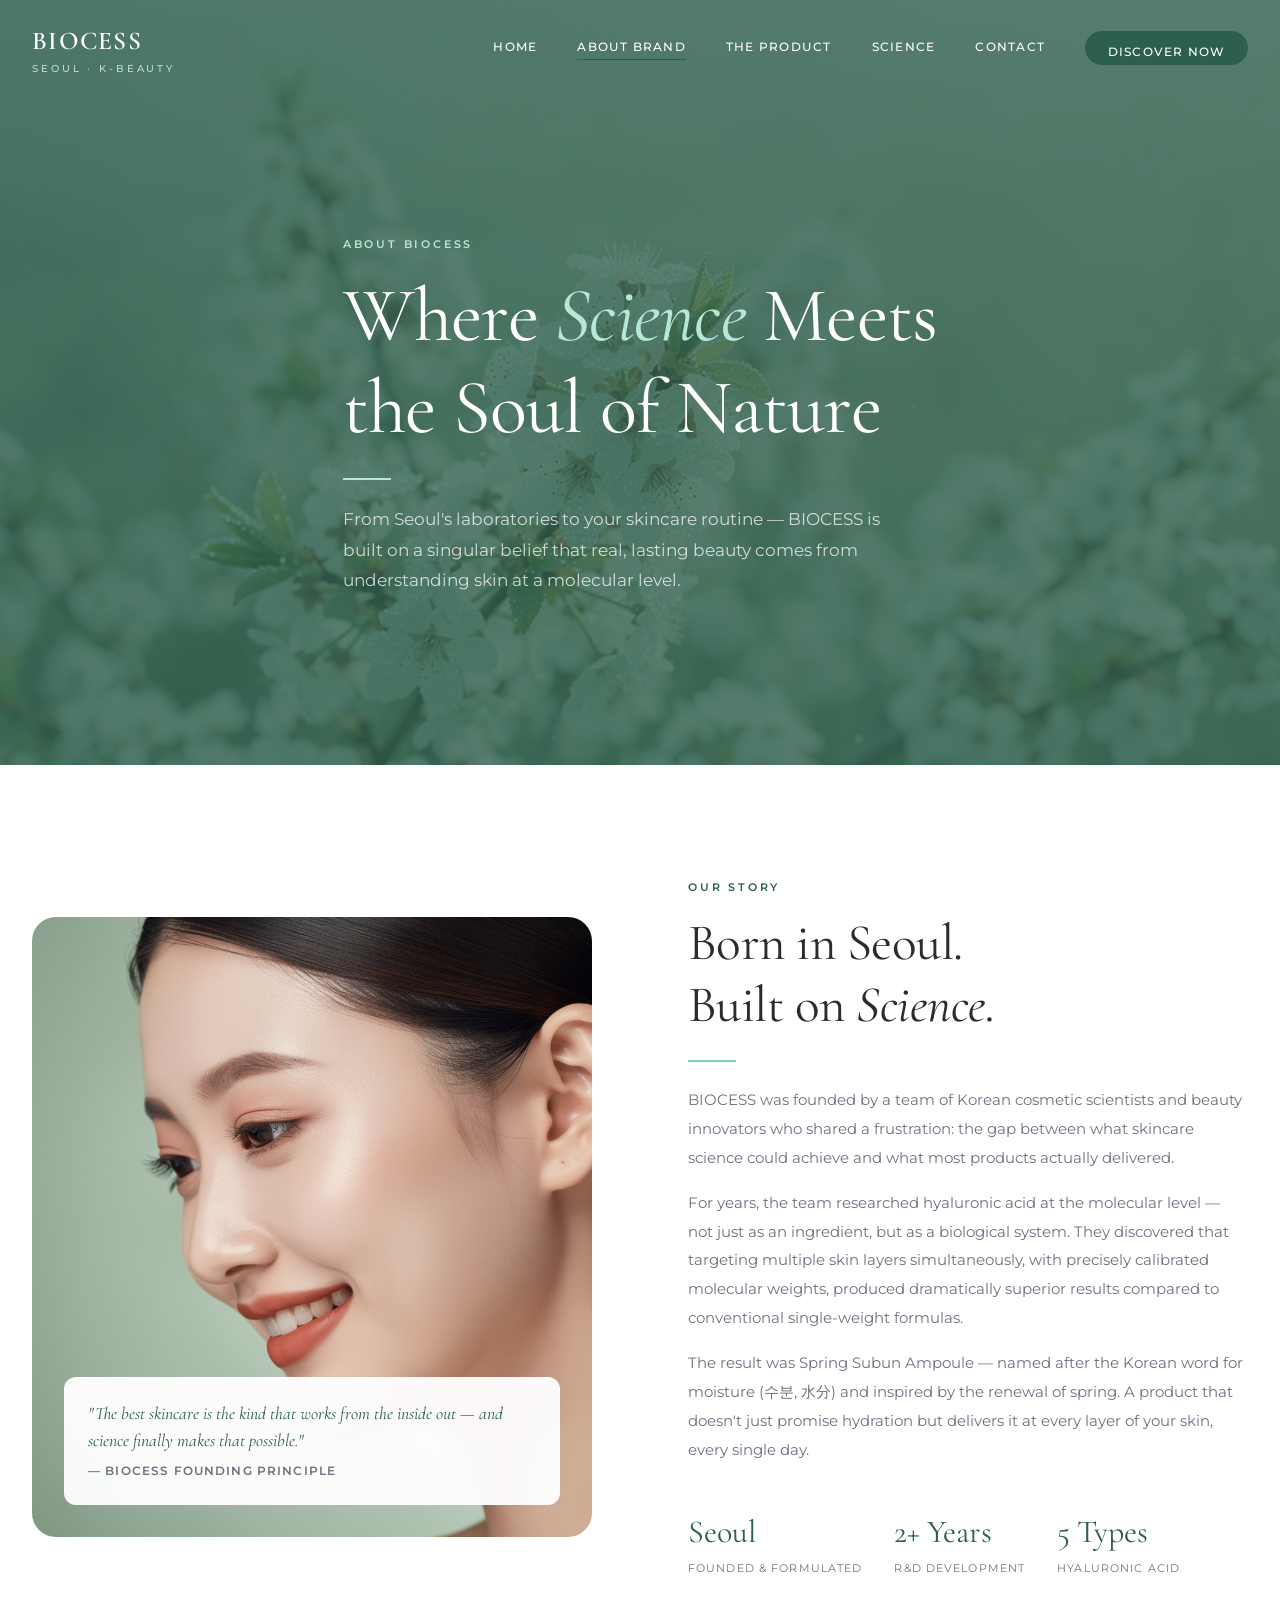
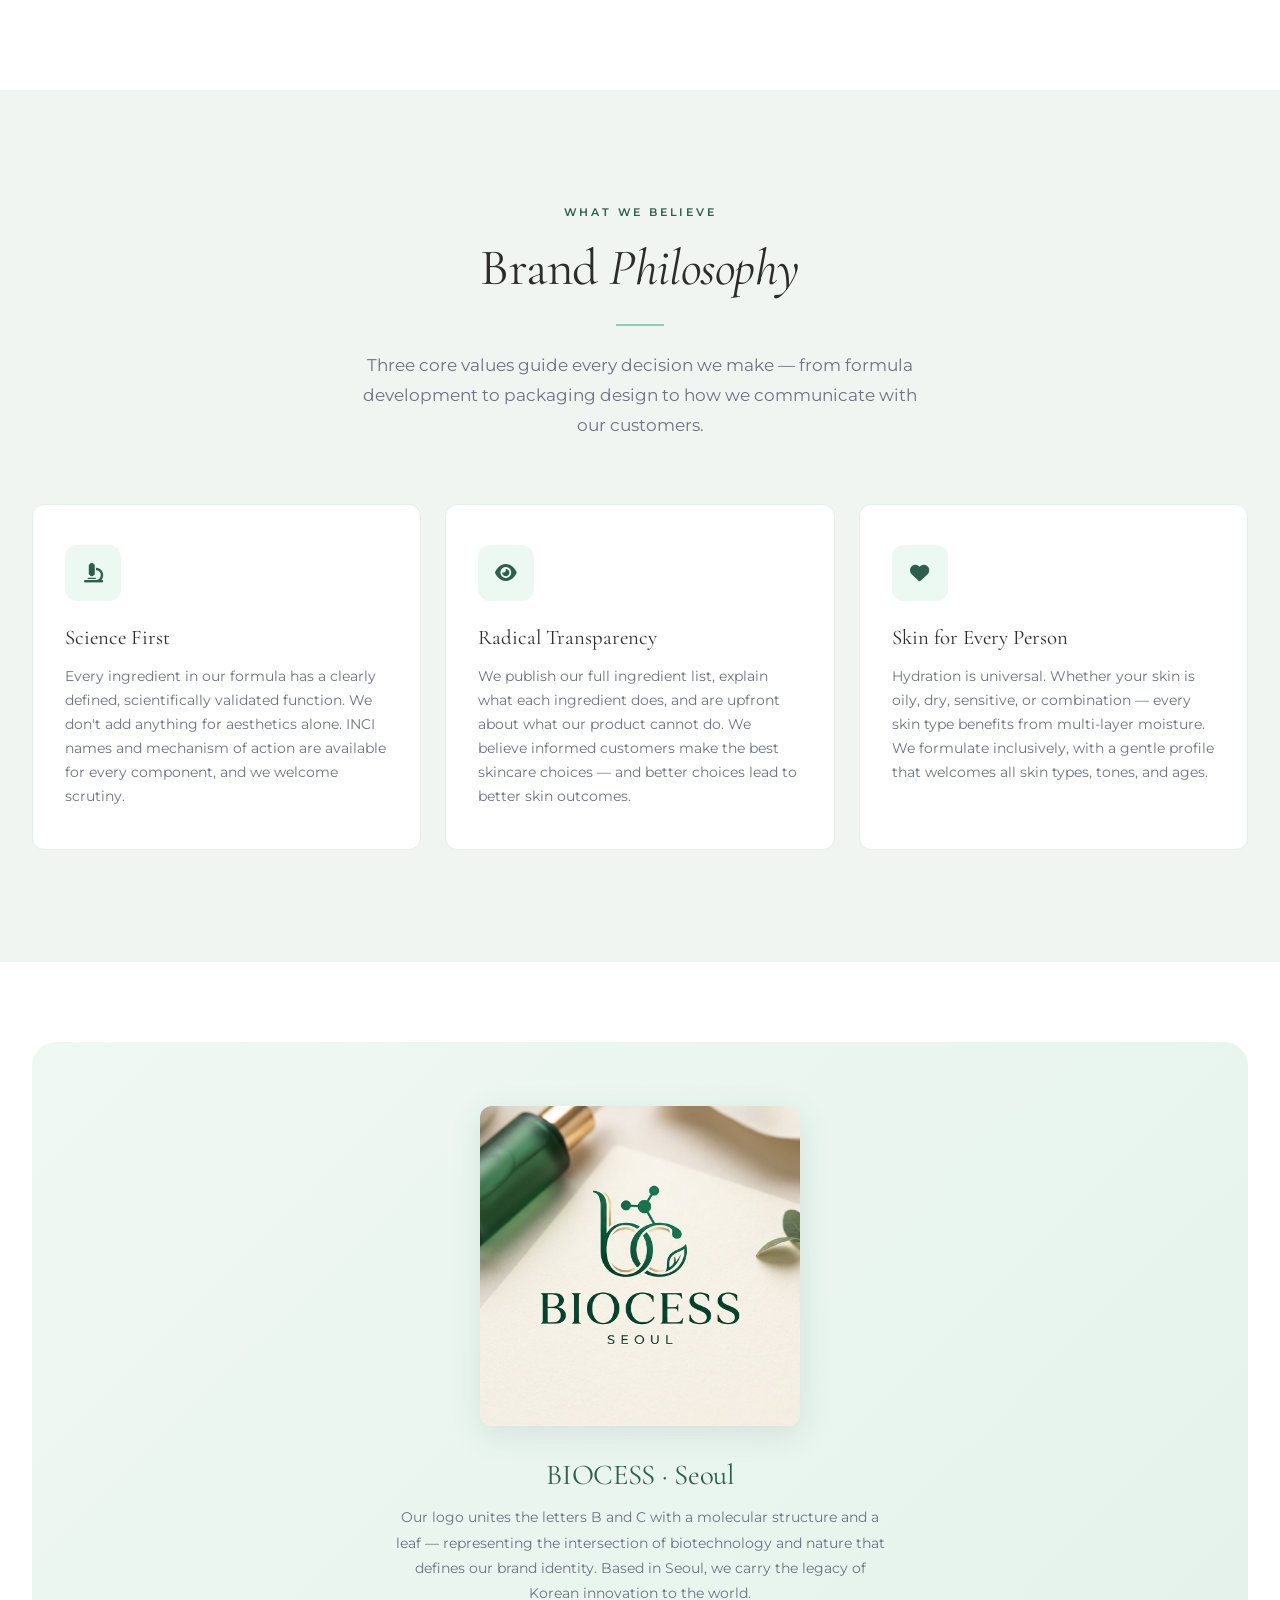
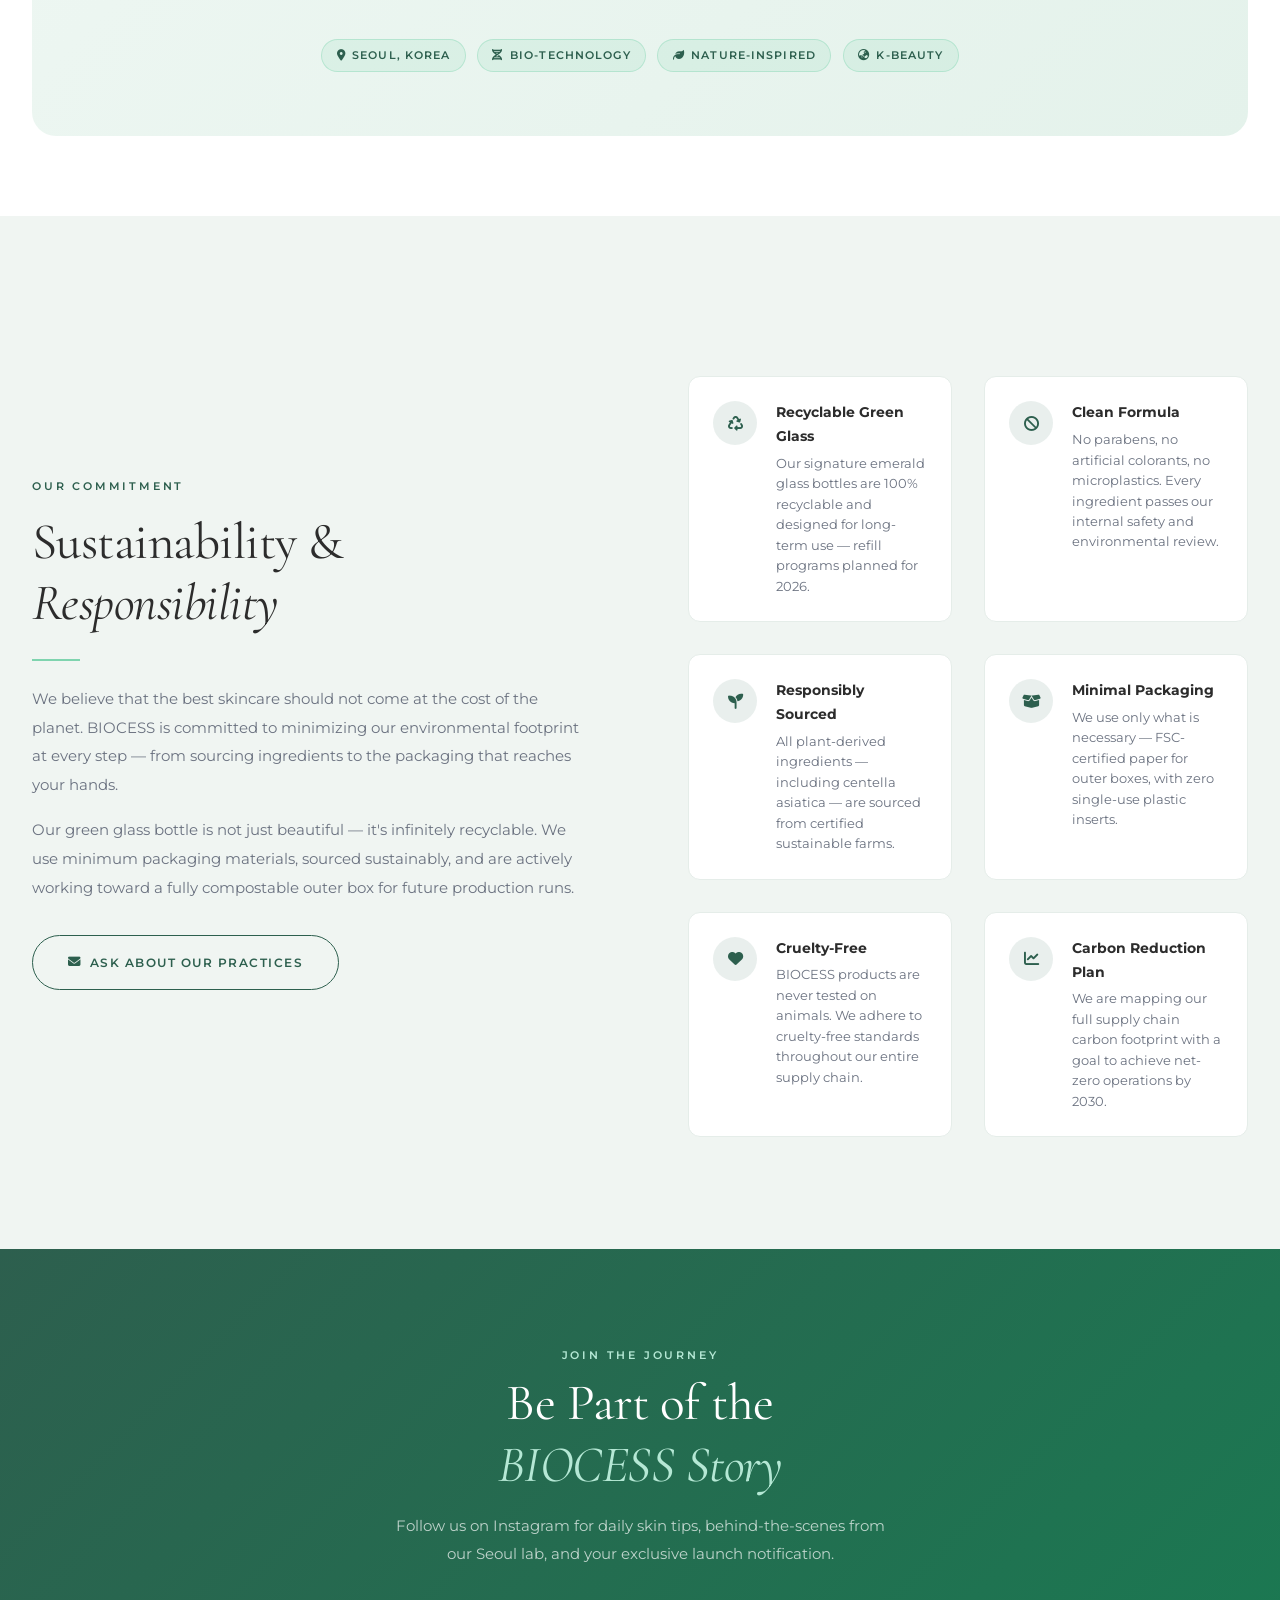
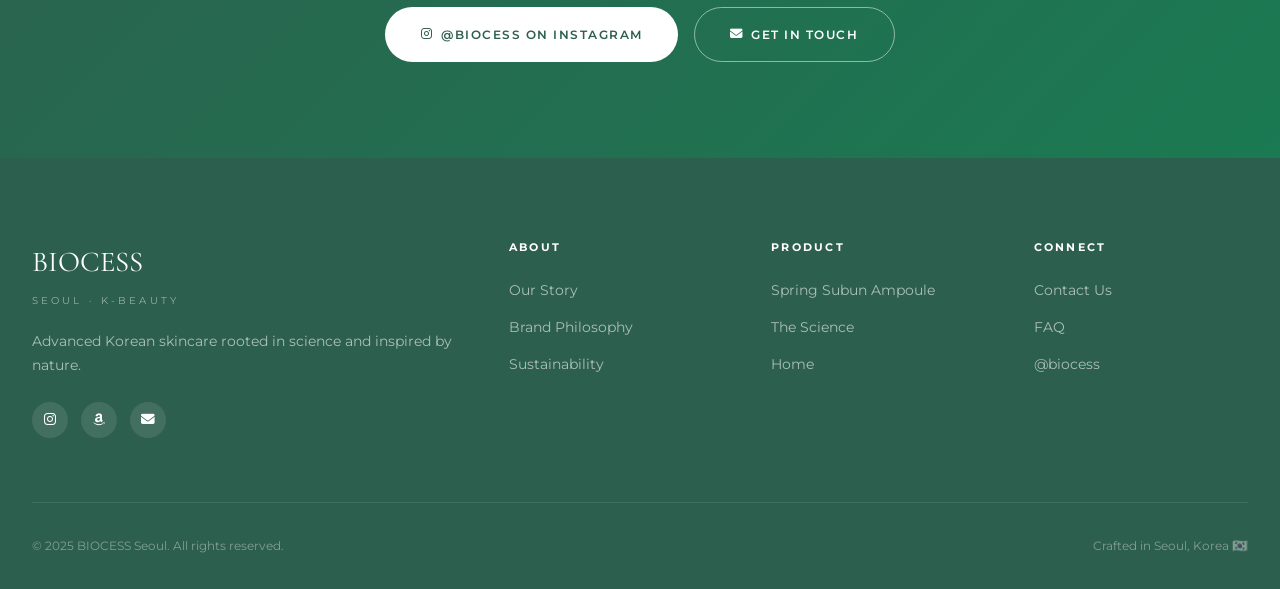
==== about.html @ d2f929d0 "main" ====
<!DOCTYPE html>
<html lang="en">
<head>
  <meta charset="UTF-8" />
  <meta name="viewport" content="width=device-width, initial-scale=1.0" />
  <meta name="description" content="About BIOCESS — Our story, brand philosophy, and commitment to sustainability. K-Beauty from Seoul, crafted with science and nature." />
  <title>About Brand | BIOCESS Seoul</title>

  <!-- Google tag (gtag.js) -->
  <script async src="https://www.googletagmanager.com/gtag/js?id=G-M8Z8BWN2E7"></script>
  <script>
    window.dataLayer = window.dataLayer || [];
    function gtag(){dataLayer.push(arguments);}
    gtag('js', new Date());
    gtag('config', 'G-M8Z8BWN2E7');
  </script>

  <link rel="preconnect" href="https://fonts.googleapis.com" />
  <link rel="preconnect" href="https://fonts.gstatic.com" crossorigin />
  <link href="https://fonts.googleapis.com/css2?family=Cormorant+Garamond:ital,wght@0,300;0,400;0,500;0,600;1,300;1,400&family=Montserrat:wght@300;400;500;600;700&display=swap" rel="stylesheet" />
  <link rel="stylesheet" href="https://cdn.jsdelivr.net/npm/@fortawesome/fontawesome-free@6.5.0/css/all.min.css" />
  <link rel="stylesheet" href="css/style.css" />

  <style>
    /* About-specific styles */
    .about-hero {
      min-height: 85vh;
      position: relative;
      display: flex;
      align-items: center;
      overflow: hidden;
      background: var(--color-primary-dark);
    }
    .about-hero-bg {
      position: absolute;
      inset: 0;
      background-image: url('images/spring-nature.jpg');
      background-size: cover;
      background-position: center;
      opacity: 0.22;
    }
    .about-hero-content {
      position: relative;
      z-index: 2;
      color: white;
      padding: 10rem 0 6rem;
    }

    /* Story section */
    .story-grid {
      display: grid;
      grid-template-columns: 1fr 1fr;
      gap: 6rem;
      align-items: center;
    }
    .story-image {
      border-radius: var(--radius-lg);
      overflow: hidden;
      position: relative;
    }
    .story-image img {
      width: 100%;
      height: 620px;
      object-fit: cover;
    }
    .story-image-overlay {
      position: absolute;
      bottom: 2rem;
      left: 2rem;
      right: 2rem;
      background: rgba(255,255,255,0.95);
      backdrop-filter: blur(10px);
      border-radius: var(--radius-md);
      padding: 1.5rem;
    }
    .story-quote {
      font-family: var(--font-serif);
      font-size: 1.1rem;
      font-style: italic;
      color: var(--color-primary-dark);
      line-height: 1.5;
      margin-bottom: 0.5rem;
    }
    .story-quote-author {
      font-size: 0.72rem;
      font-weight: 600;
      letter-spacing: 0.1em;
      text-transform: uppercase;
      color: var(--color-text-light);
    }

    /* Values */
    .values-grid {
      display: grid;
      grid-template-columns: repeat(3, 1fr);
      gap: 1.5rem;
      margin-top: 4rem;
    }
    .value-card {
      padding: 2.5rem 2rem;
      border-radius: var(--radius-md);
      background: var(--color-white);
      border: 1px solid var(--color-border);
      transition: var(--transition);
    }
    .value-card:hover {
      transform: translateY(-6px);
      box-shadow: var(--shadow-md);
      border-color: var(--color-primary-light);
    }
    .value-icon {
      width: 56px;
      height: 56px;
      border-radius: var(--radius-md);
      background: rgba(127,212,175,0.15);
      display: flex;
      align-items: center;
      justify-content: center;
      color: var(--color-primary-dark);
      font-size: 1.2rem;
      margin-bottom: 1.2rem;
    }
    .value-title {
      font-family: var(--font-serif);
      font-size: 1.3rem;
      color: var(--color-text);
      margin-bottom: 0.6rem;
    }
    .value-desc {
      font-size: 0.88rem;
      color: var(--color-text-light);
      line-height: 1.7;
    }

    /* Sustainability */
    .sustain-grid {
      display: grid;
      grid-template-columns: 1fr 1fr;
      gap: 2rem;
      margin-top: 3rem;
    }
    .sustain-item {
      display: flex;
      gap: 1.2rem;
      align-items: flex-start;
      padding: 1.5rem;
      background: var(--color-white);
      border-radius: var(--radius-md);
      border: 1px solid var(--color-border);
      transition: var(--transition);
    }
    .sustain-item:hover {
      border-color: var(--color-primary-light);
      transform: translateY(-2px);
    }
    .sustain-icon {
      width: 44px;
      height: 44px;
      border-radius: 50%;
      background: rgba(45,95,78,0.1);
      display: flex;
      align-items: center;
      justify-content: center;
      color: var(--color-primary-dark);
      flex-shrink: 0;
      font-size: 0.95rem;
    }
    .sustain-title {
      font-family: var(--font-sans);
      font-size: 0.88rem;
      font-weight: 700;
      color: var(--color-text);
      margin-bottom: 0.3rem;
    }
    .sustain-desc {
      font-size: 0.8rem;
      color: var(--color-text-light);
      line-height: 1.6;
    }

    /* Team / Logo showcase */
    .brand-showcase {
      background: linear-gradient(135deg, #f0f8f4, #e4f2eb);
      border-radius: var(--radius-lg);
      padding: 4rem;
      text-align: center;
    }
    .brand-logo-large {
      max-width: 320px;
      margin: 0 auto 2rem;
      border-radius: var(--radius-md);
      box-shadow: var(--shadow-md);
    }

    @media (max-width: 900px) {
      .story-grid { grid-template-columns: 1fr; }
      .story-image img { height: 400px; }
      .values-grid { grid-template-columns: 1fr; }
      .sustain-grid { grid-template-columns: 1fr; }
    }
    @media (max-width: 768px) {
      .brand-showcase { padding: 2rem; }
    }
  </style>
</head>
<body>

  <!-- NAVIGATION -->
  <header id="site-header" class="light">
    <div class="nav-inner">
      <a href="index.html" class="nav-logo">
        <div>
          <div class="nav-logo-text">BIOCESS</div>
          <div class="nav-logo-sub">Seoul · K-Beauty</div>
        </div>
      </a>
      <nav class="nav-links" aria-label="Main navigation">
        <a href="index.html">Home</a>
        <a href="about.html" class="active">About Brand</a>
        <a href="product.html">The Product</a>
        <a href="science.html">Science</a>
        <a href="contact.html">Contact</a>
        <a href="product.html" class="btn-nav">Discover Now</a>
      </nav>
      <button class="nav-hamburger" aria-label="Open menu">
        <span></span><span></span><span></span>
      </button>
    </div>
  </header>

  <nav class="nav-mobile" aria-label="Mobile navigation">
    <button class="nav-mobile-close" aria-label="Close menu">&times;</button>
    <a href="index.html">Home</a>
    <a href="about.html">About Brand</a>
    <a href="product.html">The Product</a>
    <a href="science.html">Science</a>
    <a href="contact.html">Contact</a>
  </nav>

  <main>

  <!-- ABOUT HERO -->
  <section class="about-hero" aria-label="About BIOCESS">
    <div class="about-hero-bg"></div>
    <div class="container">
      <div class="about-hero-content fade-up">
        <p class="eyebrow" style="color:var(--color-primary-light);">About BIOCESS</p>
        <h1 style="color:white;max-width:700px;margin-bottom:1rem;">
          Where <em style="color:var(--color-primary-light);">Science</em> Meets<br>the Soul of Nature
        </h1>
        <div class="divider" style="background:var(--color-primary-light);"></div>
        <p style="color:rgba(255,255,255,0.75);font-size:1.05rem;max-width:560px;margin-top:1.2rem;">
          From Seoul's laboratories to your skincare routine — BIOCESS is built on a singular belief that real, lasting beauty comes from understanding skin at a molecular level.
        </p>
      </div>
    </div>
  </section>


  <!-- OUR STORY -->
  <section id="our-story" style="padding:7rem 0;background:var(--color-white);" aria-label="Our Story">
    <div class="container">
      <div class="story-grid">
        <div class="story-image fade-in">
          <img src="images/model-smile.jpg" alt="BIOCESS brand philosophy — natural, radiant beauty" loading="lazy" />
          <div class="story-image-overlay">
            <div class="story-quote">"The best skincare is the kind that works from the inside out — and science finally makes that possible."</div>
            <div class="story-quote-author">— BIOCESS Founding Principle</div>
          </div>
        </div>

        <div class="fade-up delay-1">
          <p class="eyebrow">Our Story</p>
          <h2 style="margin-bottom:1.5rem;">Born in Seoul.<br>Built on <em>Science.</em></h2>
          <div class="divider"></div>

          <p style="font-size:0.95rem;color:var(--color-text-light);line-height:1.9;margin-top:1.5rem;">
            BIOCESS was founded by a team of Korean cosmetic scientists and beauty innovators who shared a frustration: the gap between what skincare science could achieve and what most products actually delivered.
          </p>
          <p style="font-size:0.95rem;color:var(--color-text-light);line-height:1.9;margin-top:1rem;">
            For years, the team researched hyaluronic acid at the molecular level — not just as an ingredient, but as a biological system. They discovered that targeting multiple skin layers simultaneously, with precisely calibrated molecular weights, produced dramatically superior results compared to conventional single-weight formulas.
          </p>
          <p style="font-size:0.95rem;color:var(--color-text-light);line-height:1.9;margin-top:1rem;">
            The result was Spring Subun Ampoule — named after the Korean word for moisture (수분, 水分) and inspired by the renewal of spring. A product that doesn't just promise hydration but delivers it at every layer of your skin, every single day.
          </p>

          <div style="display:flex;gap:2rem;margin-top:2.5rem;flex-wrap:wrap;">
            <div>
              <div style="font-family:var(--font-serif);font-size:2rem;color:var(--color-primary-dark);">Seoul</div>
              <div style="font-size:0.7rem;color:var(--color-text-light);letter-spacing:0.1em;text-transform:uppercase;">Founded &amp; Formulated</div>
            </div>
            <div>
              <div style="font-family:var(--font-serif);font-size:2rem;color:var(--color-primary-dark);">2+ Years</div>
              <div style="font-size:0.7rem;color:var(--color-text-light);letter-spacing:0.1em;text-transform:uppercase;">R&amp;D Development</div>
            </div>
            <div>
              <div style="font-family:var(--font-serif);font-size:2rem;color:var(--color-primary-dark);">5 Types</div>
              <div style="font-size:0.7rem;color:var(--color-text-light);letter-spacing:0.1em;text-transform:uppercase;">Hyaluronic Acid</div>
            </div>
          </div>
        </div>
      </div>
    </div>
  </section>


  <!-- BRAND PHILOSOPHY -->
  <section id="philosophy" style="padding:7rem 0;background:var(--color-bg-alt);" aria-label="Brand Philosophy">
    <div class="container">
      <div class="text-center">
        <p class="eyebrow fade-up">What We Believe</p>
        <h2 class="fade-up delay-1">Brand <em>Philosophy</em></h2>
        <div class="divider divider-center fade-up delay-1"></div>
        <p class="section-desc section-desc-center fade-up delay-2">
          Three core values guide every decision we make — from formula development to packaging design to how we communicate with our customers.
        </p>
      </div>

      <div class="values-grid">
        <div class="value-card fade-up">
          <div class="value-icon"><i class="fas fa-microscope"></i></div>
          <div class="value-title">Science First</div>
          <div class="value-desc">
            Every ingredient in our formula has a clearly defined, scientifically validated function. We don't add anything for aesthetics alone. INCI names and mechanism of action are available for every component, and we welcome scrutiny.
          </div>
        </div>

        <div class="value-card fade-up delay-1">
          <div class="value-icon"><i class="fas fa-eye"></i></div>
          <div class="value-title">Radical Transparency</div>
          <div class="value-desc">
            We publish our full ingredient list, explain what each ingredient does, and are upfront about what our product cannot do. We believe informed customers make the best skincare choices — and better choices lead to better skin outcomes.
          </div>
        </div>

        <div class="value-card fade-up delay-2">
          <div class="value-icon"><i class="fas fa-heart"></i></div>
          <div class="value-title">Skin for Every Person</div>
          <div class="value-desc">
            Hydration is universal. Whether your skin is oily, dry, sensitive, or combination — every skin type benefits from multi-layer moisture. We formulate inclusively, with a gentle profile that welcomes all skin types, tones, and ages.
          </div>
        </div>
      </div>
    </div>
  </section>


  <!-- BRAND VISUAL SHOWCASE -->
  <section style="padding:5rem 0;background:var(--color-white);" aria-label="Brand Identity">
    <div class="container">
      <div class="brand-showcase fade-up">
        <img src="images/logo-biocess.jpg" alt="BIOCESS Seoul Brand Logo" class="brand-logo-large" loading="lazy" />
        <h3 style="font-family:var(--font-serif);font-size:1.8rem;color:var(--color-primary-dark);margin-bottom:0.8rem;">BIOCESS · Seoul</h3>
        <p style="font-size:0.88rem;color:var(--color-text-light);max-width:500px;margin:0 auto 2rem;line-height:1.8;">
          Our logo unites the letters B and C with a molecular structure and a leaf — representing the intersection of biotechnology and nature that defines our brand identity. Based in Seoul, we carry the legacy of Korean innovation to the world.
        </p>
        <div style="display:flex;gap:0.7rem;justify-content:center;flex-wrap:wrap;">
          <span class="badge"><i class="fas fa-map-marker-alt"></i> Seoul, Korea</span>
          <span class="badge"><i class="fas fa-dna"></i> Bio-Technology</span>
          <span class="badge"><i class="fas fa-leaf"></i> Nature-Inspired</span>
          <span class="badge"><i class="fas fa-globe-asia"></i> K-Beauty</span>
        </div>
      </div>
    </div>
  </section>


  <!-- SUSTAINABILITY -->
  <section id="sustainability" style="padding:7rem 0;background:var(--color-bg-alt);" aria-label="Sustainability Commitment">
    <div class="container">
      <div style="display:grid;grid-template-columns:1fr 1fr;gap:6rem;align-items:center;">
        <div class="fade-up">
          <p class="eyebrow">Our Commitment</p>
          <h2 style="margin-bottom:1.5rem;">Sustainability &amp;<br><em>Responsibility</em></h2>
          <div class="divider"></div>
          <p style="font-size:0.95rem;color:var(--color-text-light);line-height:1.9;margin-top:1.5rem;">
            We believe that the best skincare should not come at the cost of the planet. BIOCESS is committed to minimizing our environmental footprint at every step — from sourcing ingredients to the packaging that reaches your hands.
          </p>
          <p style="font-size:0.95rem;color:var(--color-text-light);line-height:1.9;margin-top:1rem;">
            Our green glass bottle is not just beautiful — it's infinitely recyclable. We use minimum packaging materials, sourced sustainably, and are actively working toward a fully compostable outer box for future production runs.
          </p>
          <a href="contact.html" class="btn btn-outline" style="margin-top:2rem;display:inline-flex;">
            <i class="fas fa-envelope"></i> Ask About Our Practices
          </a>
        </div>

        <div class="sustain-grid fade-up delay-1">
          <div class="sustain-item">
            <div class="sustain-icon"><i class="fas fa-recycle"></i></div>
            <div>
              <div class="sustain-title">Recyclable Green Glass</div>
              <div class="sustain-desc">Our signature emerald glass bottles are 100% recyclable and designed for long-term use — refill programs planned for 2026.</div>
            </div>
          </div>
          <div class="sustain-item">
            <div class="sustain-icon"><i class="fas fa-ban"></i></div>
            <div>
              <div class="sustain-title">Clean Formula</div>
              <div class="sustain-desc">No parabens, no artificial colorants, no microplastics. Every ingredient passes our internal safety and environmental review.</div>
            </div>
          </div>
          <div class="sustain-item">
            <div class="sustain-icon"><i class="fas fa-seedling"></i></div>
            <div>
              <div class="sustain-title">Responsibly Sourced</div>
              <div class="sustain-desc">All plant-derived ingredients — including centella asiatica — are sourced from certified sustainable farms.</div>
            </div>
          </div>
          <div class="sustain-item">
            <div class="sustain-icon"><i class="fas fa-box-open"></i></div>
            <div>
              <div class="sustain-title">Minimal Packaging</div>
              <div class="sustain-desc">We use only what is necessary — FSC-certified paper for outer boxes, with zero single-use plastic inserts.</div>
            </div>
          </div>
          <div class="sustain-item">
            <div class="sustain-icon"><i class="fas fa-heart"></i></div>
            <div>
              <div class="sustain-title">Cruelty-Free</div>
              <div class="sustain-desc">BIOCESS products are never tested on animals. We adhere to cruelty-free standards throughout our entire supply chain.</div>
            </div>
          </div>
          <div class="sustain-item">
            <div class="sustain-icon"><i class="fas fa-chart-line"></i></div>
            <div>
              <div class="sustain-title">Carbon Reduction Plan</div>
              <div class="sustain-desc">We are mapping our full supply chain carbon footprint with a goal to achieve net-zero operations by 2030.</div>
            </div>
          </div>
        </div>
      </div>
    </div>
  </section>


  <!-- CTA -->
  <section style="padding:6rem 0;background:linear-gradient(135deg,var(--color-primary-dark) 0%,#1a7a52 100%);">
    <div class="container text-center">
      <p style="font-size:0.7rem;font-weight:600;letter-spacing:0.25em;text-transform:uppercase;color:var(--color-primary-light);margin-bottom:0.5rem;" class="fade-up">
        Join the Journey
      </p>
      <h2 style="color:white;margin-bottom:1rem;" class="fade-up delay-1">
        Be Part of the<br><em style="color:var(--color-primary-light);">BIOCESS Story</em>
      </h2>
      <p style="color:rgba(255,255,255,0.7);font-size:0.95rem;max-width:500px;margin:0 auto 2.5rem;" class="fade-up delay-2">
        Follow us on Instagram for daily skin tips, behind-the-scenes from our Seoul lab, and your exclusive launch notification.
      </p>
      <div style="display:flex;gap:1rem;justify-content:center;flex-wrap:wrap;" class="fade-up delay-3">
        <a href="https://www.instagram.com/biocess" target="_blank" rel="noopener" class="btn btn-white">
          <i class="fab fa-instagram"></i> @biocess on Instagram
        </a>
        <a href="contact.html" class="btn btn-outline" style="border-color:rgba(255,255,255,0.5);color:white;">
          <i class="fas fa-envelope"></i> Get in Touch
        </a>
      </div>
    </div>
  </section>

  </main>


  <!-- FOOTER -->
  <footer id="site-footer">
    <div class="container">
      <div class="footer-grid">
        <div>
          <div class="footer-brand-name">BIOCESS</div>
          <div class="footer-brand-sub">Seoul · K-Beauty</div>
          <p class="footer-desc">Advanced Korean skincare rooted in science and inspired by nature.</p>
          <div class="footer-social">
            <a href="https://www.instagram.com/biocess" target="_blank" rel="noopener" aria-label="Instagram"><i class="fab fa-instagram"></i></a>
            <a href="#" aria-label="Amazon"><i class="fab fa-amazon"></i></a>
            <a href="contact.html" aria-label="Email"><i class="fas fa-envelope"></i></a>
          </div>
        </div>
        <div>
          <div class="footer-col-title">About</div>
          <ul class="footer-links">
            <li><a href="#our-story">Our Story</a></li>
            <li><a href="#philosophy">Brand Philosophy</a></li>
            <li><a href="#sustainability">Sustainability</a></li>
          </ul>
        </div>
        <div>
          <div class="footer-col-title">Product</div>
          <ul class="footer-links">
            <li><a href="product.html">Spring Subun Ampoule</a></li>
            <li><a href="science.html">The Science</a></li>
            <li><a href="index.html">Home</a></li>
          </ul>
        </div>
        <div>
          <div class="footer-col-title">Connect</div>
          <ul class="footer-links">
            <li><a href="contact.html">Contact Us</a></li>
            <li><a href="index.html#faq">FAQ</a></li>
            <li><a href="https://www.instagram.com/biocess" target="_blank">@biocess</a></li>
          </ul>
        </div>
      </div>
      <div class="footer-bottom">
        <p class="footer-copyright">&copy; 2025 BIOCESS Seoul. All rights reserved.</p>
        <p class="footer-copyright">Crafted in Seoul, Korea 🇰🇷</p>
      </div>
    </div>
  </footer>

  <script src="js/main.js"></script>
</body>
</html>
---- css/style.css ----
/* ============================================
   BIOCESS - Spring Subun Ampoule
   Main Stylesheet
   ============================================ */

/* --- Google Fonts & Variables --- */
@import url('https://fonts.googleapis.com/css2?family=Cormorant+Garamond:ital,wght@0,300;0,400;0,500;0,600;1,300;1,400&family=Montserrat:wght@300;400;500;600;700&family=Noto+Sans+KR:wght@300;400;500&display=swap');

:root {
  --color-primary: #7FD4AF;
  --color-primary-dark: #2D5F4E;
  --color-primary-light: #B5E8D5;
  --color-accent: #FFB6A3;
  --color-bg: #F8F9F8;
  --color-bg-alt: #F0F5F2;
  --color-text: #2C2C2C;
  --color-text-light: #6B7280;
  --color-white: #FFFFFF;
  --color-green-bottle: #1a5c3a;
  --color-border: #E5EDE9;
  --font-serif: 'Cormorant Garamond', Georgia, serif;
  --font-sans: 'Montserrat', sans-serif;
  --radius-sm: 6px;
  --radius-md: 12px;
  --radius-lg: 24px;
  --radius-full: 9999px;
  --shadow-sm: 0 2px 8px rgba(45, 95, 78, 0.08);
  --shadow-md: 0 8px 32px rgba(45, 95, 78, 0.12);
  --shadow-lg: 0 20px 60px rgba(45, 95, 78, 0.16);
  --transition: all 0.3s cubic-bezier(0.4, 0, 0.2, 1);
  --max-width: 1280px;
}

/* --- Reset & Base --- */
*, *::before, *::after { box-sizing: border-box; margin: 0; padding: 0; }

html { scroll-behavior: smooth; font-size: 16px; }

body {
  font-family: var(--font-sans);
  background-color: var(--color-bg);
  color: var(--color-text);
  line-height: 1.7;
  -webkit-font-smoothing: antialiased;
}

img { max-width: 100%; height: auto; display: block; }

a { text-decoration: none; color: inherit; transition: var(--transition); }

ul { list-style: none; }

/* --- Typography --- */
h1, h2, h3, h4, h5 {
  font-family: var(--font-serif);
  font-weight: 400;
  line-height: 1.2;
  letter-spacing: -0.01em;
}

h1 { font-size: clamp(2.5rem, 6vw, 5rem); }
h2 { font-size: clamp(2rem, 4vw, 3.5rem); }
h3 { font-size: clamp(1.5rem, 2.5vw, 2.2rem); }
h4 { font-size: clamp(1.2rem, 2vw, 1.6rem); }

p { font-size: 1rem; color: var(--color-text-light); line-height: 1.8; }

.eyebrow {
  font-family: var(--font-sans);
  font-size: 0.7rem;
  font-weight: 600;
  letter-spacing: 0.25em;
  text-transform: uppercase;
  color: var(--color-primary-dark);
  margin-bottom: 1rem;
}

/* --- Layout --- */
.container {
  max-width: var(--max-width);
  margin: 0 auto;
  padding: 0 2rem;
}

.section { padding: 7rem 0; }
.section-sm { padding: 4rem 0; }

.grid-2 { display: grid; grid-template-columns: 1fr 1fr; gap: 4rem; align-items: center; }
.grid-3 { display: grid; grid-template-columns: repeat(3, 1fr); gap: 2rem; }
.grid-4 { display: grid; grid-template-columns: repeat(4, 1fr); gap: 1.5rem; }

/* --- Header / Navigation --- */
#site-header {
  position: fixed;
  top: 0;
  left: 0;
  right: 0;
  z-index: 1000;
  padding: 1.2rem 0;
  transition: var(--transition);
  background: transparent;
}

#site-header.scrolled {
  background: rgba(248, 249, 248, 0.96);
  backdrop-filter: blur(20px);
  -webkit-backdrop-filter: blur(20px);
  box-shadow: var(--shadow-sm);
  padding: 0.8rem 0;
}

.nav-inner {
  display: flex;
  align-items: center;
  justify-content: space-between;
  max-width: var(--max-width);
  margin: 0 auto;
  padding: 0 2rem;
}

.nav-logo {
  display: flex;
  align-items: center;
  gap: 0.5rem;
}

.nav-logo-text {
  font-family: var(--font-serif);
  font-size: 1.6rem;
  font-weight: 600;
  color: var(--color-primary-dark);
  letter-spacing: 0.05em;
}

.nav-logo-sub {
  font-family: var(--font-sans);
  font-size: 0.6rem;
  font-weight: 500;
  letter-spacing: 0.3em;
  text-transform: uppercase;
  color: var(--color-text-light);
  margin-top: -2px;
}

.nav-links {
  display: flex;
  align-items: center;
  gap: 2.5rem;
}

.nav-links a {
  font-size: 0.78rem;
  font-weight: 500;
  letter-spacing: 0.1em;
  text-transform: uppercase;
  color: var(--color-text);
  position: relative;
  padding-bottom: 3px;
}

.nav-links a::after {
  content: '';
  position: absolute;
  bottom: 0;
  left: 0;
  width: 0;
  height: 1px;
  background: var(--color-primary-dark);
  transition: var(--transition);
}

.nav-links a:hover::after,
.nav-links a.active::after { width: 100%; }

#site-header.light .nav-links a,
#site-header.light .nav-logo-text { color: var(--color-white); }
#site-header.light .nav-logo-sub { color: rgba(255,255,255,0.7); }
#site-header.light.scrolled .nav-links a,
#site-header.light.scrolled .nav-logo-text { color: var(--color-text); }
#site-header.light.scrolled .nav-logo-sub { color: var(--color-text-light); }

.btn-nav {
  font-size: 0.72rem;
  font-weight: 600;
  letter-spacing: 0.12em;
  text-transform: uppercase;
  padding: 0.6rem 1.4rem;
  border-radius: var(--radius-full);
  background: var(--color-primary-dark);
  color: var(--color-white) !important;
  transition: var(--transition);
}

.btn-nav:hover { background: var(--color-primary); transform: translateY(-1px); }
.btn-nav::after { display: none !important; }

/* Hamburger */
.nav-hamburger {
  display: none;
  flex-direction: column;
  gap: 5px;
  cursor: pointer;
  padding: 4px;
  background: none;
  border: none;
}

.nav-hamburger span {
  display: block;
  width: 24px;
  height: 1.5px;
  background: var(--color-text);
  transition: var(--transition);
}

#site-header.light .nav-hamburger span { background: var(--color-white); }
#site-header.light.scrolled .nav-hamburger span { background: var(--color-text); }

.nav-hamburger.open span:nth-child(1) { transform: translateY(6.5px) rotate(45deg); }
.nav-hamburger.open span:nth-child(2) { opacity: 0; }
.nav-hamburger.open span:nth-child(3) { transform: translateY(-6.5px) rotate(-45deg); }

/* Mobile Nav */
.nav-mobile {
  display: none;
  position: fixed;
  top: 0;
  left: 0;
  right: 0;
  bottom: 0;
  background: var(--color-white);
  z-index: 999;
  flex-direction: column;
  align-items: center;
  justify-content: center;
  gap: 2.5rem;
  opacity: 0;
  transform: translateY(-20px);
  transition: var(--transition);
}

.nav-mobile.open {
  display: flex;
  opacity: 1;
  transform: translateY(0);
}

.nav-mobile a {
  font-family: var(--font-serif);
  font-size: 2rem;
  font-weight: 400;
  color: var(--color-text);
}

.nav-mobile a:hover { color: var(--color-primary-dark); }

.nav-mobile-close {
  position: absolute;
  top: 1.5rem;
  right: 2rem;
  font-size: 2rem;
  cursor: pointer;
  color: var(--color-text);
  background: none;
  border: none;
}

/* --- Buttons --- */
.btn {
  display: inline-flex;
  align-items: center;
  gap: 0.5rem;
  font-family: var(--font-sans);
  font-size: 0.78rem;
  font-weight: 600;
  letter-spacing: 0.12em;
  text-transform: uppercase;
  padding: 1rem 2.2rem;
  border-radius: var(--radius-full);
  border: none;
  cursor: pointer;
  transition: var(--transition);
  text-decoration: none;
}

.btn-primary {
  background: var(--color-primary-dark);
  color: var(--color-white);
}

.btn-primary:hover {
  background: var(--color-primary);
  transform: translateY(-2px);
  box-shadow: var(--shadow-md);
  color: var(--color-white);
}

.btn-outline {
  background: transparent;
  color: var(--color-primary-dark);
  border: 1.5px solid var(--color-primary-dark);
}

.btn-outline:hover {
  background: var(--color-primary-dark);
  color: var(--color-white);
  transform: translateY(-2px);
}

.btn-white {
  background: var(--color-white);
  color: var(--color-primary-dark);
}

.btn-white:hover {
  background: var(--color-primary-light);
  transform: translateY(-2px);
}

/* --- Cards --- */
.card {
  background: var(--color-white);
  border-radius: var(--radius-md);
  box-shadow: var(--shadow-sm);
  overflow: hidden;
  transition: var(--transition);
}

.card:hover {
  transform: translateY(-4px);
  box-shadow: var(--shadow-md);
}

/* --- Badge / Trust badges --- */
.badge {
  display: inline-flex;
  align-items: center;
  gap: 0.4rem;
  font-size: 0.7rem;
  font-weight: 600;
  letter-spacing: 0.1em;
  text-transform: uppercase;
  padding: 0.4rem 0.9rem;
  border-radius: var(--radius-full);
  background: rgba(127, 212, 175, 0.15);
  color: var(--color-primary-dark);
  border: 1px solid rgba(127, 212, 175, 0.4);
}

.badge-white {
  background: rgba(255, 255, 255, 0.2);
  color: var(--color-white);
  border-color: rgba(255, 255, 255, 0.4);
}

/* --- Section titles --- */
.section-title {
  margin-bottom: 1.5rem;
}

.section-title-center {
  text-align: center;
  max-width: 650px;
  margin: 0 auto 1.5rem;
}

.section-desc {
  font-size: 1.05rem;
  color: var(--color-text-light);
  max-width: 560px;
}

.section-desc-center {
  text-align: center;
  margin: 0 auto;
}

/* --- Divider --- */
.divider {
  width: 48px;
  height: 2px;
  background: var(--color-primary);
  margin: 1.5rem 0;
}

.divider-center {
  margin: 1.5rem auto;
}

/* --- Forms --- */
.form-group {
  margin-bottom: 1.2rem;
}

.form-group label {
  display: block;
  font-size: 0.78rem;
  font-weight: 600;
  letter-spacing: 0.06em;
  text-transform: uppercase;
  color: var(--color-text);
  margin-bottom: 0.5rem;
}

.form-group input,
.form-group textarea,
.form-group select {
  width: 100%;
  padding: 0.85rem 1.1rem;
  font-family: var(--font-sans);
  font-size: 0.9rem;
  color: var(--color-text);
  background: var(--color-white);
  border: 1.5px solid var(--color-border);
  border-radius: var(--radius-sm);
  outline: none;
  transition: var(--transition);
}

.form-group input:focus,
.form-group textarea:focus,
.form-group select:focus {
  border-color: var(--color-primary);
  box-shadow: 0 0 0 3px rgba(127, 212, 175, 0.2);
}

.form-group textarea { resize: vertical; min-height: 120px; }

/* --- Scroll animations --- */
.fade-up {
  opacity: 0;
  transform: translateY(30px);
  transition: opacity 0.7s ease, transform 0.7s ease;
}

.fade-up.visible {
  opacity: 1;
  transform: translateY(0);
}

.fade-in {
  opacity: 0;
  transition: opacity 0.7s ease;
}

.fade-in.visible { opacity: 1; }

.delay-1 { transition-delay: 0.1s; }
.delay-2 { transition-delay: 0.2s; }
.delay-3 { transition-delay: 0.3s; }
.delay-4 { transition-delay: 0.4s; }

/* --- Footer --- */
#site-footer {
  background: var(--color-primary-dark);
  color: rgba(255, 255, 255, 0.8);
  padding: 5rem 0 2rem;
}

.footer-grid {
  display: grid;
  grid-template-columns: 2fr 1fr 1fr 1fr;
  gap: 3rem;
  margin-bottom: 4rem;
}

.footer-brand-name {
  font-family: var(--font-serif);
  font-size: 1.8rem;
  color: var(--color-white);
  margin-bottom: 0.3rem;
}

.footer-brand-sub {
  font-size: 0.65rem;
  letter-spacing: 0.3em;
  text-transform: uppercase;
  color: rgba(255,255,255,0.5);
  margin-bottom: 1.2rem;
}

.footer-desc {
  font-size: 0.85rem;
  color: rgba(255,255,255,0.6);
  line-height: 1.8;
  margin-bottom: 1.5rem;
}

.footer-social {
  display: flex;
  gap: 0.8rem;
}

.footer-social a {
  width: 36px;
  height: 36px;
  border-radius: var(--radius-full);
  background: rgba(255,255,255,0.1);
  display: flex;
  align-items: center;
  justify-content: center;
  color: var(--color-white);
  font-size: 0.85rem;
  transition: var(--transition);
}

.footer-social a:hover {
  background: var(--color-primary);
  transform: translateY(-2px);
}

.footer-col-title {
  font-family: var(--font-sans);
  font-size: 0.7rem;
  font-weight: 700;
  letter-spacing: 0.2em;
  text-transform: uppercase;
  color: var(--color-white);
  margin-bottom: 1.2rem;
}

.footer-links li { margin-bottom: 0.6rem; }
.footer-links a {
  font-size: 0.85rem;
  color: rgba(255,255,255,0.6);
  transition: var(--transition);
}
.footer-links a:hover { color: var(--color-primary-light); }

.footer-bottom {
  border-top: 1px solid rgba(255,255,255,0.1);
  padding-top: 2rem;
  display: flex;
  align-items: center;
  justify-content: space-between;
  flex-wrap: wrap;
  gap: 1rem;
}

.footer-copyright {
  font-size: 0.78rem;
  color: rgba(255,255,255,0.4);
}

/* --- Page hero (for inner pages) --- */
.page-hero {
  padding: 10rem 0 5rem;
  background: linear-gradient(135deg, #f0f8f4 0%, #e8f5ef 100%);
  position: relative;
  overflow: hidden;
}

.page-hero::before {
  content: '';
  position: absolute;
  top: -50%;
  right: -20%;
  width: 500px;
  height: 500px;
  background: radial-gradient(circle, rgba(127,212,175,0.15) 0%, transparent 70%);
  pointer-events: none;
}

/* --- Utility classes --- */
.text-center { text-align: center; }
.text-green { color: var(--color-primary-dark); }
.text-mint { color: var(--color-primary); }
.bg-green { background: var(--color-primary-dark); }
.bg-mint { background: var(--color-primary); }
.bg-light { background: var(--color-bg-alt); }
.bg-white { background: var(--color-white); }

.mt-1 { margin-top: 0.5rem; }
.mt-2 { margin-top: 1rem; }
.mt-3 { margin-top: 1.5rem; }
.mt-4 { margin-top: 2rem; }
.mt-6 { margin-top: 3rem; }
.mb-2 { margin-bottom: 1rem; }
.mb-4 { margin-bottom: 2rem; }

/* --- Lightbox overlay --- */
.lightbox-overlay {
  display: none;
  position: fixed;
  inset: 0;
  background: rgba(0,0,0,0.9);
  z-index: 9999;
  align-items: center;
  justify-content: center;
  padding: 2rem;
}

.lightbox-overlay.active { display: flex; }

.lightbox-img {
  max-width: 90vw;
  max-height: 90vh;
  object-fit: contain;
  border-radius: var(--radius-sm);
}

.lightbox-close {
  position: absolute;
  top: 1.5rem;
  right: 2rem;
  color: white;
  font-size: 2rem;
  cursor: pointer;
  background: none;
  border: none;
  line-height: 1;
}

/* --- Toast notification --- */
.toast {
  position: fixed;
  bottom: 2rem;
  right: 2rem;
  background: var(--color-primary-dark);
  color: white;
  padding: 1rem 1.5rem;
  border-radius: var(--radius-md);
  box-shadow: var(--shadow-lg);
  font-size: 0.9rem;
  z-index: 9998;
  transform: translateY(100px);
  opacity: 0;
  transition: all 0.4s ease;
}

.toast.show {
  transform: translateY(0);
  opacity: 1;
}

/* ============================================
   RESPONSIVE STYLES
   ============================================ */

@media (max-width: 1024px) {
  .grid-4 { grid-template-columns: repeat(2, 1fr); }
  .footer-grid { grid-template-columns: 1fr 1fr; }
}

@media (max-width: 768px) {
  .section { padding: 5rem 0; }
  .container { padding: 0 1.2rem; }

  .nav-links { display: none; }
  .nav-hamburger { display: flex; }

  .grid-2 { grid-template-columns: 1fr; gap: 2.5rem; }
  .grid-3 { grid-template-columns: 1fr; }
  .grid-4 { grid-template-columns: 1fr 1fr; gap: 1rem; }

  .footer-grid { grid-template-columns: 1fr; gap: 2rem; }
  .footer-bottom { flex-direction: column; text-align: center; }
}

@media (max-width: 480px) {
  .grid-4 { grid-template-columns: 1fr; }
  h1 { font-size: 2.2rem; }
  h2 { font-size: 1.8rem; }
}
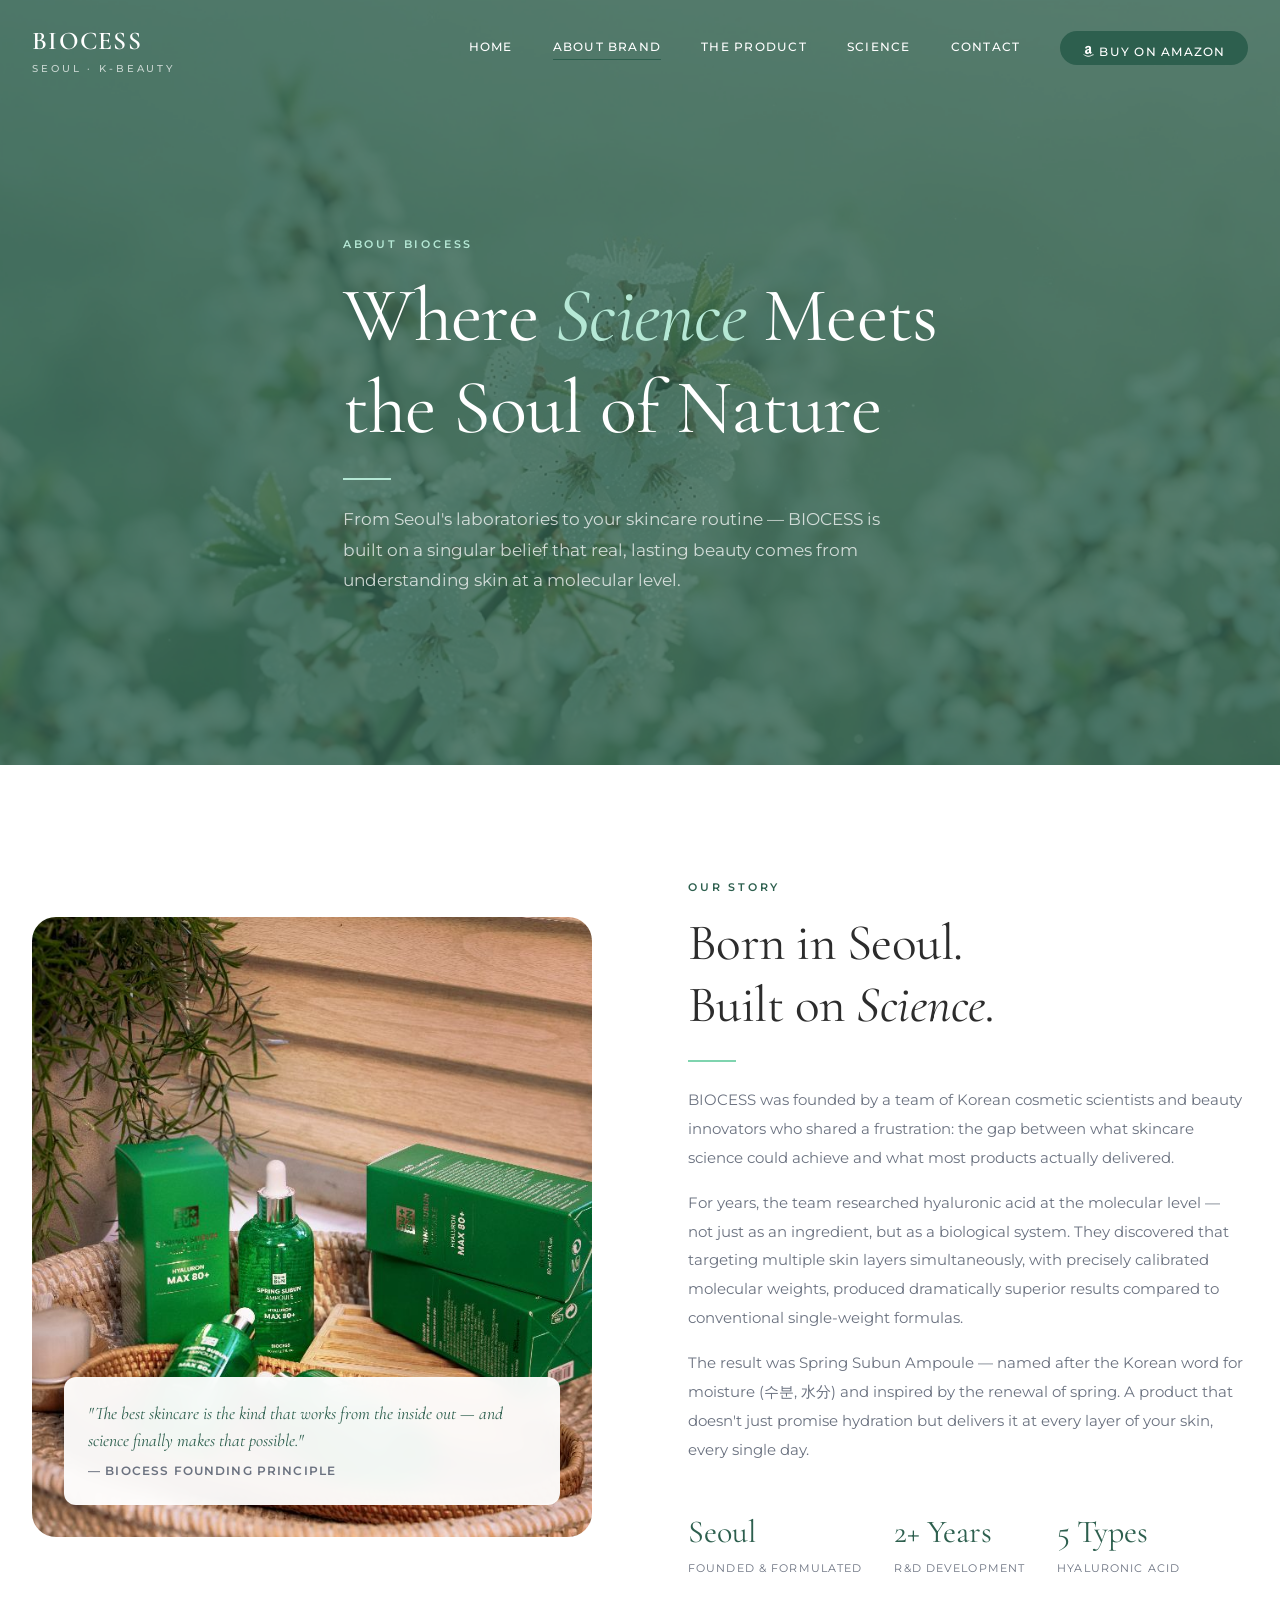
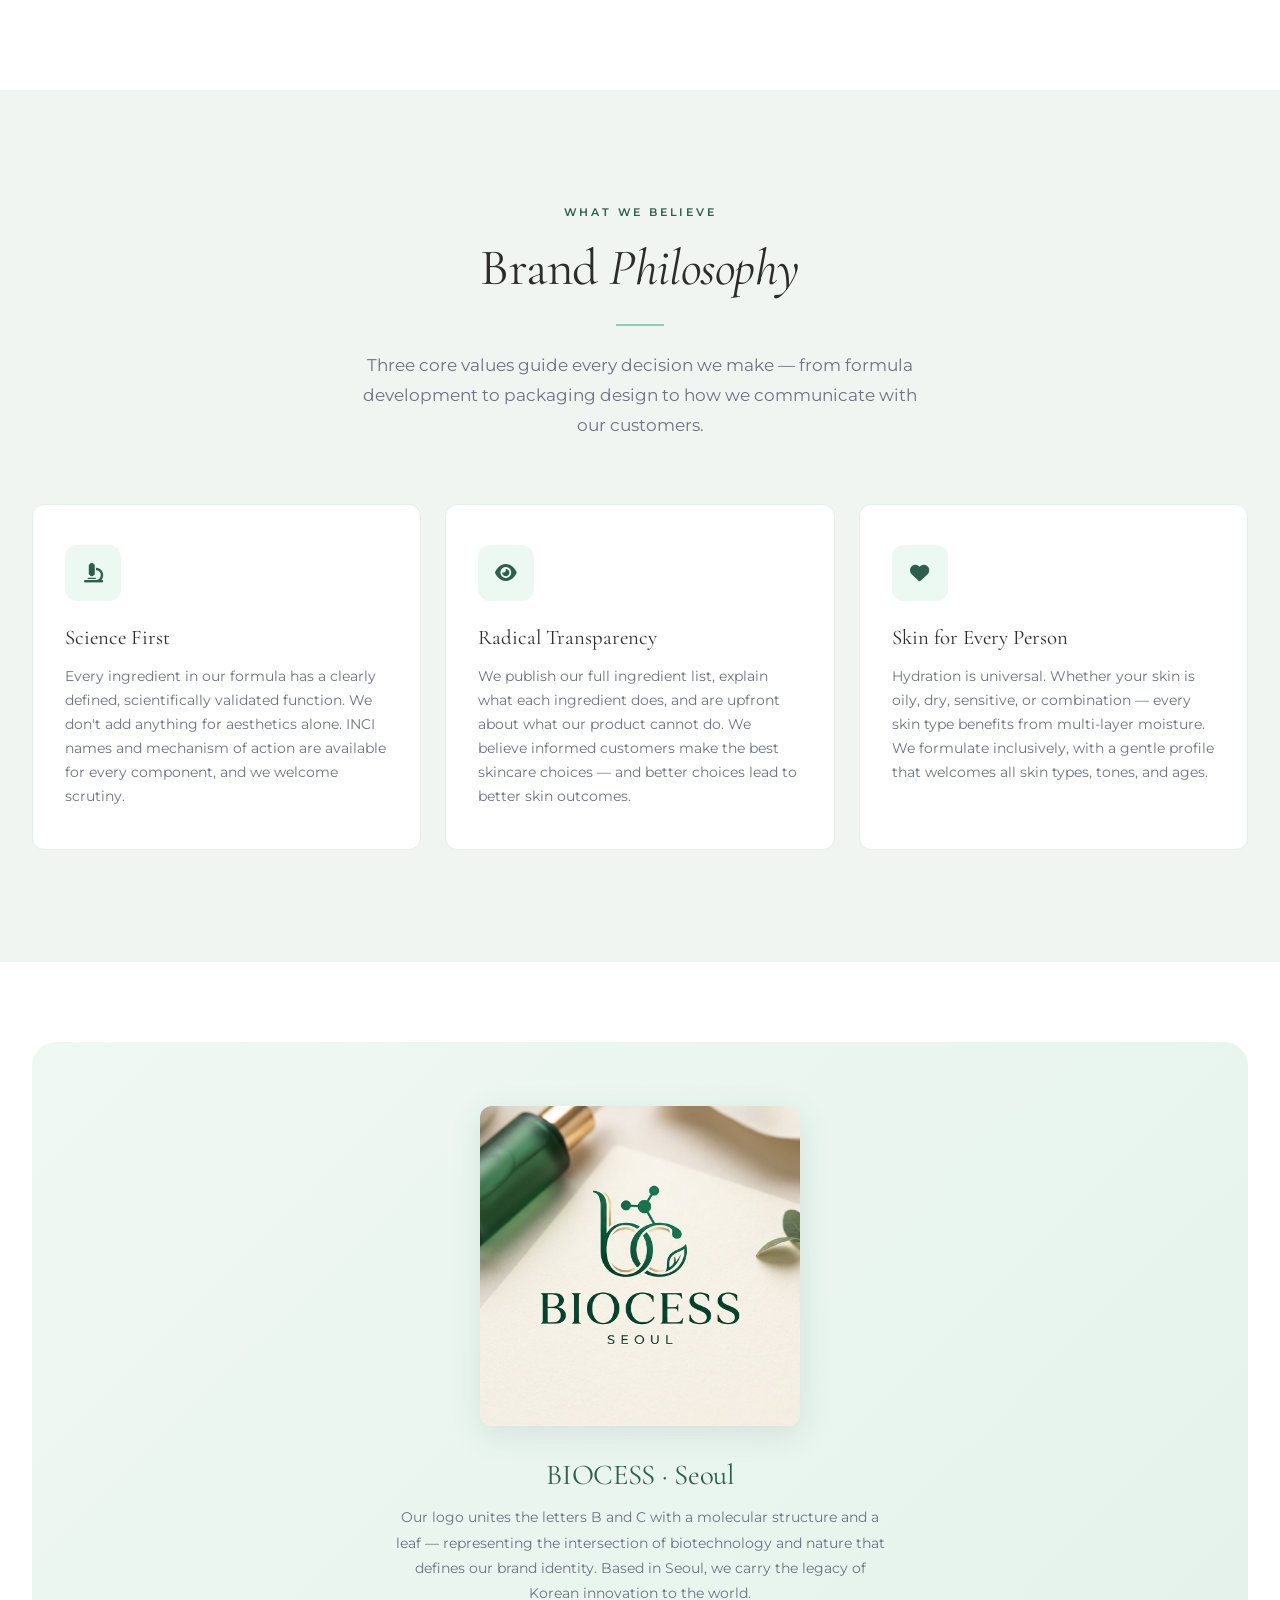
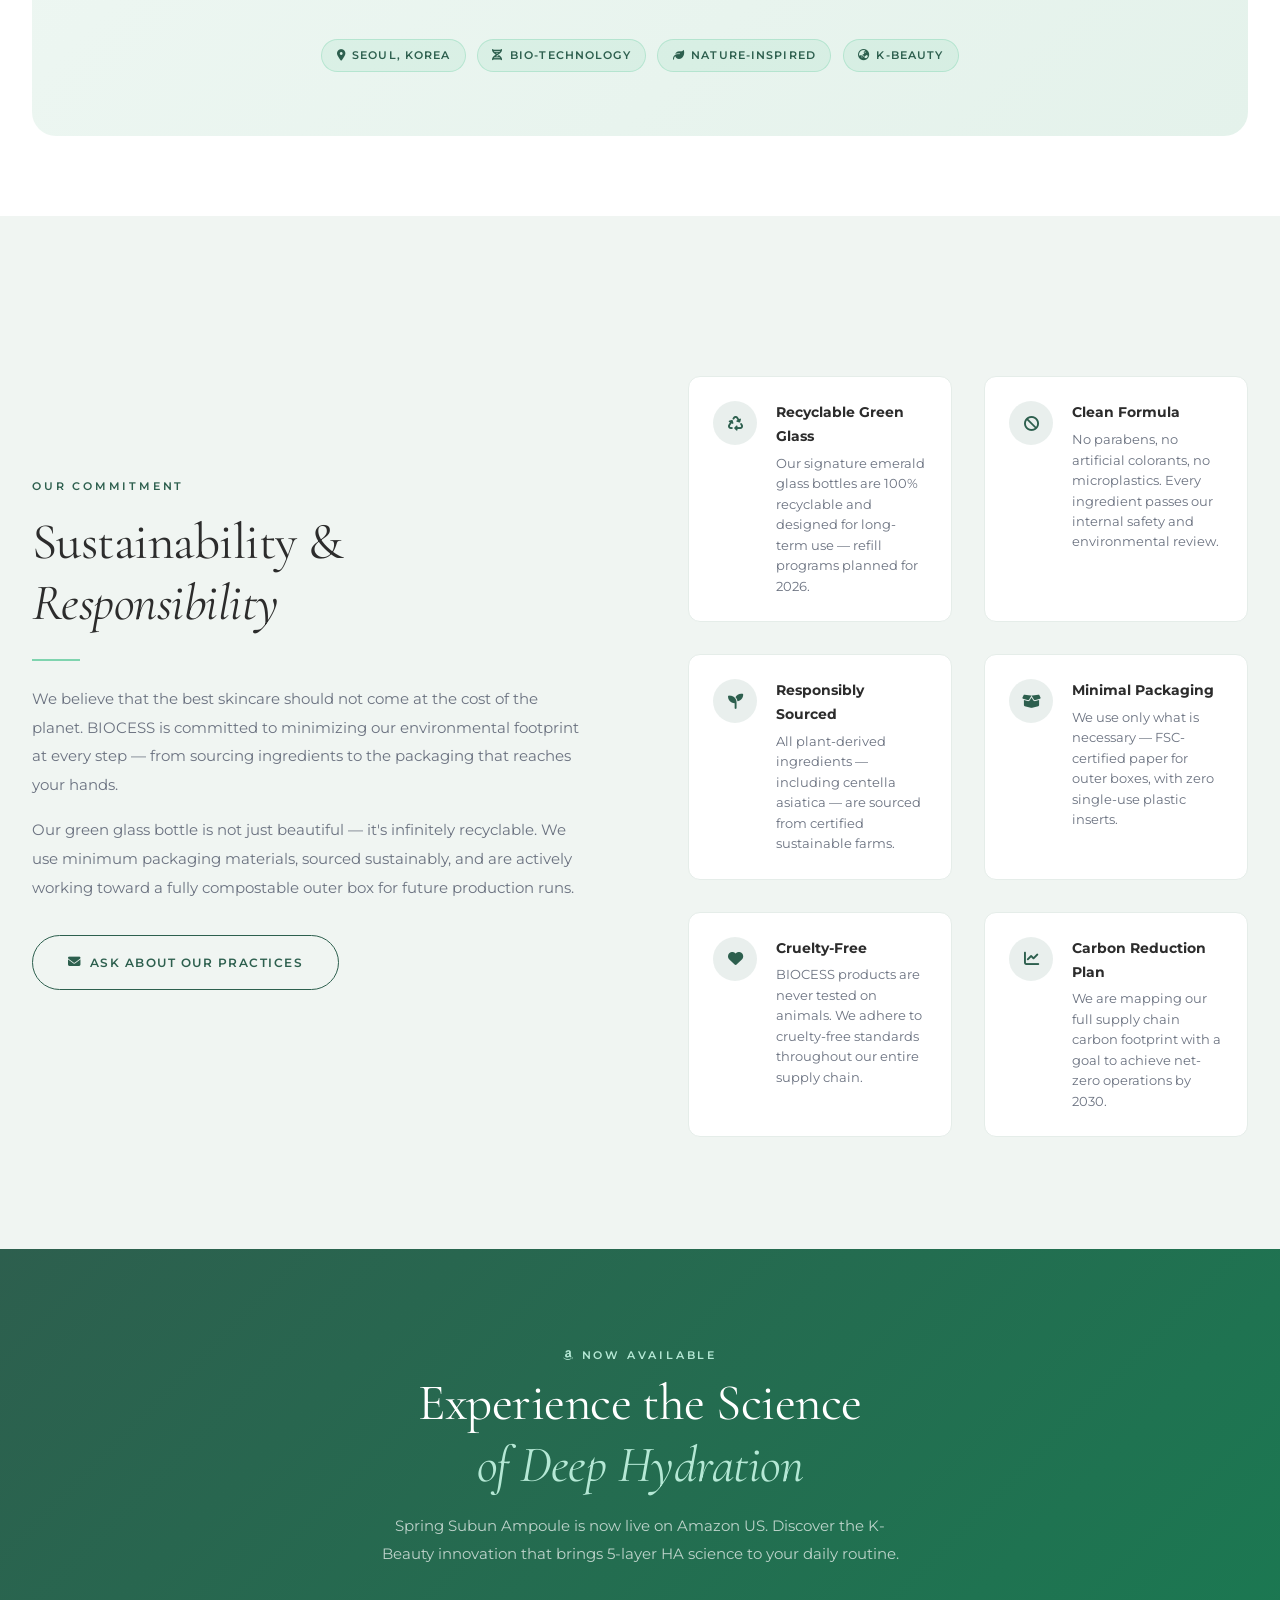
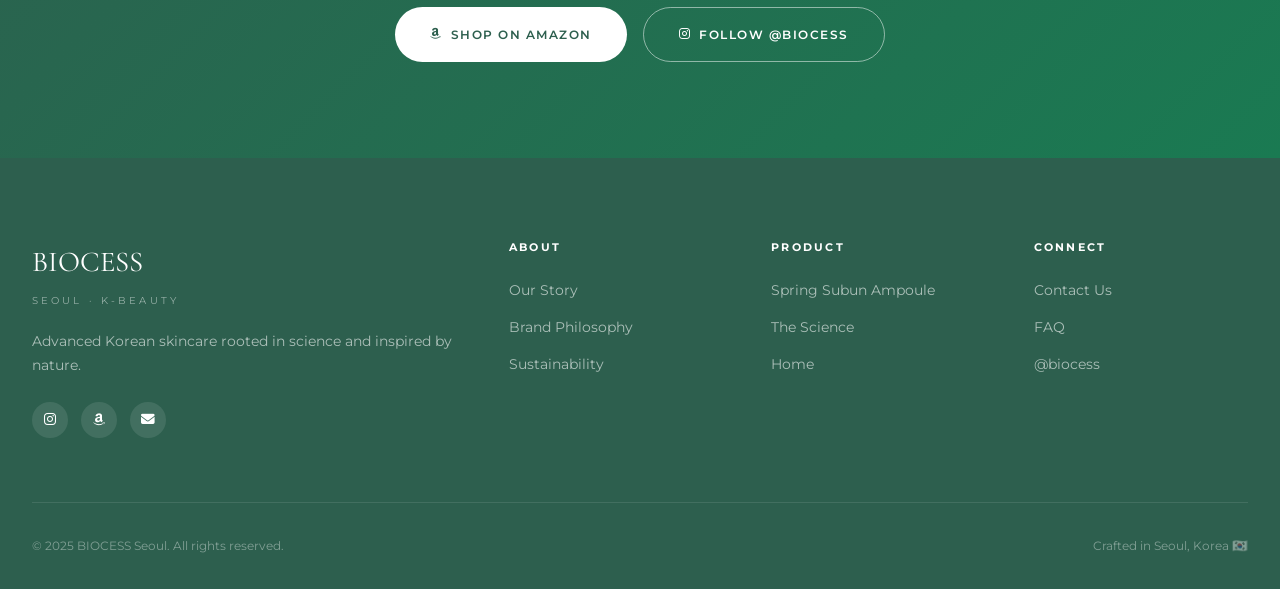
==== commit 4b2d282e: "update" ====
--- a/about.html
+++ b/about.html
@@ -220,7 +220,7 @@
         <a href="product.html">The Product</a>
         <a href="science.html">Science</a>
         <a href="contact.html">Contact</a>
-        <a href="product.html" class="btn-nav">Discover Now</a>
+        <a href="https://www.amazon.com/dp/B0H327LYWT" target="_blank" rel="noopener" class="btn-nav"><i class="fab fa-amazon"></i> Buy on Amazon</a>
       </nav>
       <button class="nav-hamburger" aria-label="Open menu">
         <span></span><span></span><span></span>
@@ -262,7 +262,7 @@
     <div class="container">
       <div class="story-grid">
         <div class="story-image fade-in">
-          <img src="images/model-smile.jpg" alt="BIOCESS brand philosophy — natural, radiant beauty" loading="lazy" />
+          <img src="images/product-basket-set.jpg" alt="BIOCESS Spring Subun Ampoule — Studio collection" loading="lazy" />
           <div class="story-image-overlay">
             <div class="story-quote">"The best skincare is the kind that works from the inside out — and science finally makes that possible."</div>
             <div class="story-quote-author">— BIOCESS Founding Principle</div>
@@ -437,20 +437,20 @@
   <section style="padding:6rem 0;background:linear-gradient(135deg,var(--color-primary-dark) 0%,#1a7a52 100%);">
     <div class="container text-center">
       <p style="font-size:0.7rem;font-weight:600;letter-spacing:0.25em;text-transform:uppercase;color:var(--color-primary-light);margin-bottom:0.5rem;" class="fade-up">
-        Join the Journey
+        <i class="fab fa-amazon"></i> Now Available
       </p>
       <h2 style="color:white;margin-bottom:1rem;" class="fade-up delay-1">
-        Be Part of the<br><em style="color:var(--color-primary-light);">BIOCESS Story</em>
+        Experience the Science<br><em style="color:var(--color-primary-light);">of Deep Hydration</em>
       </h2>
-      <p style="color:rgba(255,255,255,0.7);font-size:0.95rem;max-width:500px;margin:0 auto 2.5rem;" class="fade-up delay-2">
-        Follow us on Instagram for daily skin tips, behind-the-scenes from our Seoul lab, and your exclusive launch notification.
+      <p style="color:rgba(255,255,255,0.7);font-size:0.95rem;max-width:540px;margin:0 auto 2.5rem;" class="fade-up delay-2">
+        Spring Subun Ampoule is now live on Amazon US. Discover the K-Beauty innovation that brings 5-layer HA science to your daily routine.
       </p>
       <div style="display:flex;gap:1rem;justify-content:center;flex-wrap:wrap;" class="fade-up delay-3">
-        <a href="https://www.instagram.com/biocess" target="_blank" rel="noopener" class="btn btn-white">
-          <i class="fab fa-instagram"></i> @biocess on Instagram
+        <a href="https://www.amazon.com/dp/B0H327LYWT" target="_blank" rel="noopener" class="btn btn-white">
+          <i class="fab fa-amazon"></i> Shop on Amazon
         </a>
-        <a href="contact.html" class="btn btn-outline" style="border-color:rgba(255,255,255,0.5);color:white;">
-          <i class="fas fa-envelope"></i> Get in Touch
+        <a href="https://www.instagram.com/biocess" target="_blank" rel="noopener" class="btn btn-outline" style="border-color:rgba(255,255,255,0.5);color:white;">
+          <i class="fab fa-instagram"></i> Follow @biocess
         </a>
       </div>
     </div>
@@ -469,7 +469,7 @@
           <p class="footer-desc">Advanced Korean skincare rooted in science and inspired by nature.</p>
           <div class="footer-social">
             <a href="https://www.instagram.com/biocess" target="_blank" rel="noopener" aria-label="Instagram"><i class="fab fa-instagram"></i></a>
-            <a href="#" aria-label="Amazon"><i class="fab fa-amazon"></i></a>
+            <a href="https://www.amazon.com/dp/B0H327LYWT" target="_blank" rel="noopener" aria-label="Amazon"><i class="fab fa-amazon"></i></a>
             <a href="contact.html" aria-label="Email"><i class="fas fa-envelope"></i></a>
           </div>
         </div>
